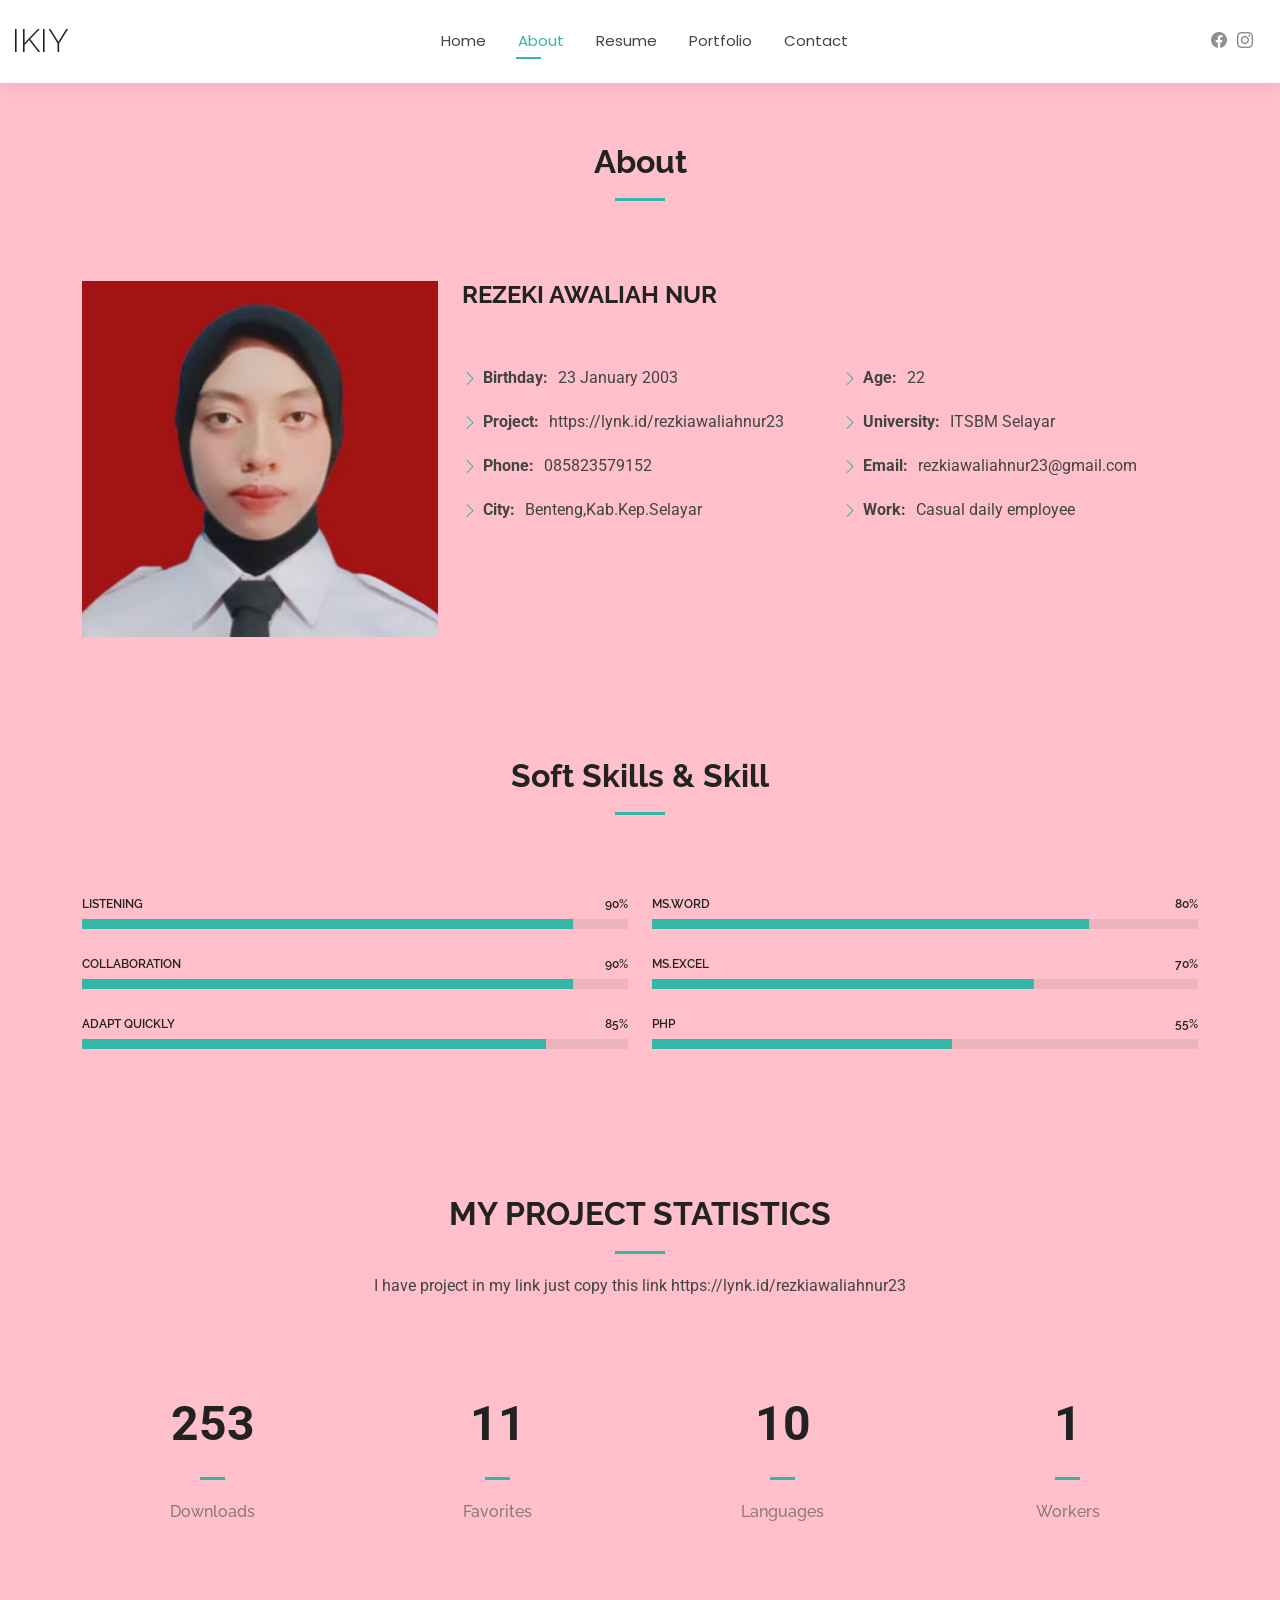
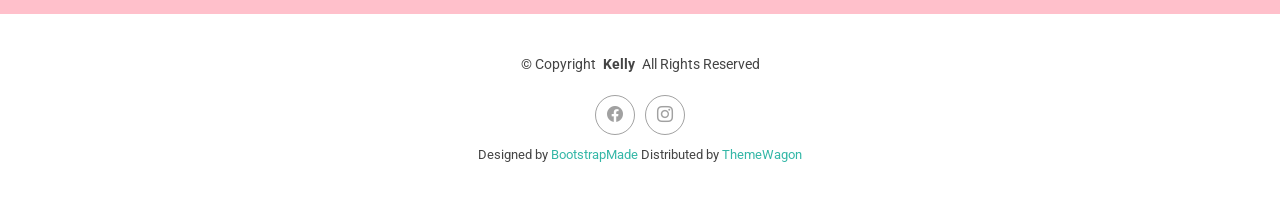
==== about.html @ 95a1c4f9 "Add files via upload" ====
<!DOCTYPE html>
<html lang="en">

<head>
  <meta charset="utf-8">
  <meta content="width=device-width, initial-scale=1.0" name="viewport">
  <title>About - Kelly Bootstrap Template</title>
  <meta name="description" content="">
  <meta name="keywords" content="">

  <!-- Favicons -->
  <link href="assets/img/favicon.png" rel="icon">
  <link href="assets/img/apple-touch-icon.png" rel="apple-touch-icon">

  <!-- Fonts -->
  <link href="https://fonts.googleapis.com" rel="preconnect">
  <link href="https://fonts.gstatic.com" rel="preconnect" crossorigin>
  <link href="https://fonts.googleapis.com/css2?family=Roboto:ital,wght@0,100;0,300;0,400;0,500;0,700;0,900;1,100;1,300;1,400;1,500;1,700;1,900&family=Poppins:ital,wght@0,100;0,200;0,300;0,400;0,500;0,600;0,700;0,800;0,900;1,100;1,200;1,300;1,400;1,500;1,600;1,700;1,800;1,900&family=Raleway:ital,wght@0,100;0,200;0,300;0,400;0,500;0,600;0,700;0,800;0,900;1,100;1,200;1,300;1,400;1,500;1,600;1,700;1,800;1,900&display=swap" rel="stylesheet">

  <!-- Vendor CSS Files -->
  <link href="assets/vendor/bootstrap/css/bootstrap.min.css" rel="stylesheet">
  <link href="assets/vendor/bootstrap-icons/bootstrap-icons.css" rel="stylesheet">
  <link href="assets/vendor/aos/aos.css" rel="stylesheet">
  <link href="assets/vendor/swiper/swiper-bundle.min.css" rel="stylesheet">
  <link href="assets/vendor/glightbox/css/glightbox.min.css" rel="stylesheet">

  <!-- Main CSS File -->
  <link href="assets/css/main.css" rel="stylesheet">

  <!-- =======================================================
  * Template Name: Kelly
  * Template URL: https://bootstrapmade.com/kelly-free-bootstrap-cv-resume-html-template/
  * Updated: Aug 07 2024 with Bootstrap v5.3.3
  * Author: BootstrapMade.com
  * License: https://bootstrapmade.com/license/
  ======================================================== -->
</head>

<body class="about-page">

  <header id="header" class="header d-flex align-items-center light-background sticky-top">
    <div class="container-fluid position-relative d-flex align-items-center justify-content-between">

      <a href="index.html" class="logo d-flex align-items-center me-auto me-xl-0">
        <!-- Uncomment the line below if you also wish to use an image logo -->
        <!-- <img src="assets/img/logo.png" alt=""> -->
        <h1 class="sitename">IKIY</h1>
      </a>

      <nav id="navmenu" class="navmenu">
        <ul>
          <li><a href="index.html">Home</a></li>
          <li><a href="about.html" class="active">About</a></li>
          <li><a href="resume.html">Resume</a></li>
          <li><a href="portfolio.html">Portfolio</a></li>
      
          </li>
          <li><a href="contact.html">Contact</a></li>
        </ul>
        <i class="mobile-nav-toggle d-xl-none bi bi-list"></i>
      </nav>

      <div class="header-social-links">
        <a href="https://web.facebook.com/rezki.an.79"><i class="bi bi-facebook"></i></a>
        <a href="https://www.instagram.com/rezkiawaliahnur23/"><i class="bi bi-instagram"></i></a>
      </div>

    </div>
  </header>

  <main class="main">

    <!-- About Section -->
    <section id="about" class="about section">

      <!-- Section Title -->
      <div class="container section-title" data-aos="fade-up">
        <h2>About</h2>
      </div><!-- End Section Title -->

      <div class="container" data-aos="fade-up" data-aos-delay="100">

        <div class="row gy-4 justify-content-center">
          <div class="col-lg-4">
            <img src="assets/img/IKIY2.jpg" class="img-fluid" alt="">
          </div>
          <div class="col-lg-8 content">
            <h2>REZEKI AWALIAH NUR</h2>
            <p class="fst-italic py-3">
            </p>
            <div class="row">
              <div class="col-lg-6">
                <ul>
                  <li><i class="bi bi-chevron-right"></i> <strong>Birthday:</strong> <span>23 January 2003</span></li>
                  <li><i class="bi bi-chevron-right"></i> <strong>Project:</strong> <span>https://lynk.id/rezkiawaliahnur23</span></li>
                  <li><i class="bi bi-chevron-right"></i> <strong>Phone:</strong> <span>085823579152</span></li>
                  <li><i class="bi bi-chevron-right"></i> <strong>City:</strong> <span>Benteng,Kab.Kep.Selayar</span></li>
                </ul>
              </div>
              <div class="col-lg-6">
                <ul>
                  <li><i class="bi bi-chevron-right"></i> <strong>Age:</strong> <span>22</span></li>
                  <li><i class="bi bi-chevron-right"></i> <strong>University:</strong> <span>ITSBM Selayar</span></li>
                  <li><i class="bi bi-chevron-right"></i> <strong>Email:</strong> <span>rezkiawaliahnur23@gmail.com</span></li>
                  <li><i class="bi bi-chevron-right"></i> <strong>Work:</strong> <span>Casual daily employee</span></li>
                </ul>
              </div>
            </div>
          </div>
        </div>

      </div>

    </section><!-- /About Section -->

    <!-- Skills Section -->
    <section id="skills" class="skills section">

      <!-- Section Title -->
      <div class="container section-title" data-aos="fade-up">
        <h2> Soft Skills & Skill </h2>
      </div><!-- End Section Title -->

      <div class="container" data-aos="fade-up" data-aos-delay="100">

        <div class="row skills-content skills-animation">

          <div class="col-lg-6">

            <div class="progress">
              <span class="skill"><span>LISTENING</span> <i class="val">90%</i></span>
              <div class="progress-bar-wrap">
                <div class="progress-bar" role="progressbar" aria-valuenow="90" aria-valuemin="0" aria-valuemax="100"></div>
              </div>
            </div><!-- End Skills Item -->

            <div class="progress">
              <span class="skill"><span>COLLABORATION</span> <i class="val">90%</i></span>
              <div class="progress-bar-wrap">
                <div class="progress-bar" role="progressbar" aria-valuenow="90" aria-valuemin="0" aria-valuemax="100"></div>
              </div>
            </div><!-- End Skills Item -->

            <div class="progress">
              <span class="skill"><span>ADAPT QUICKLY</span> <i class="val">85%</i></span>
              <div class="progress-bar-wrap">
                <div class="progress-bar" role="progressbar" aria-valuenow="85" aria-valuemin="0" aria-valuemax="100"></div>
              </div>
            </div><!-- End Skills Item -->

          </div>

          <div class="col-lg-6">

            <div class="progress">
              <span class="skill"><span>MS.WORD</span> <i class="val">80%</i></span>
              <div class="progress-bar-wrap">
                <div class="progress-bar" role="progressbar" aria-valuenow="80" aria-valuemin="0" aria-valuemax="100"></div>
              </div>
            </div><!-- End Skills Item -->

            <div class="progress">
              <span class="skill"><span>MS.EXCEL</span> <i class="val">70%</i></span>
              <div class="progress-bar-wrap">
                <div class="progress-bar" role="progressbar" aria-valuenow="70" aria-valuemin="0" aria-valuemax="100"></div>
              </div>
            </div><!-- End Skills Item -->

            <div class="progress">
              <span class="skill"><span>PHP</span> <i class="val">55%</i></span>
              <div class="progress-bar-wrap">
                <div class="progress-bar" role="progressbar" aria-valuenow="55" aria-valuemin="0" aria-valuemax="100"></div>
              </div>
            </div><!-- End Skills Item -->

          </div>

        </div>

      </div>

    </section><!-- /Skills Section -->

    <!-- Stats Section -->
    <section id="stats" class="stats section">

      <!-- Section Title -->
      <div class="container section-title" data-aos="fade-up">
        <h2>MY PROJECT STATISTICS</h2>
        <p>I have project in my link just copy this link https://lynk.id/rezkiawaliahnur23</p>
      </div><!-- End Section Title -->

      <div class="container" data-aos="fade-up" data-aos-delay="100">

        <div class="row gy-4">

          <div class="col-lg-3 col-md-6">
            <div class="stats-item text-center w-100 h-100">
              <span data-purecounter-start="0" data-purecounter-end="516" data-purecounter-duration="1" class="purecounter"></span>
              <p>Downloads</p>
            </div>
          </div><!-- End Stats Item -->

          <div class="col-lg-3 col-md-6">
            <div class="stats-item text-center w-100 h-100">
              <span data-purecounter-start="0" data-purecounter-end="22" data-purecounter-duration="1" class="purecounter"></span>
              <p>Favorites</p>
            </div>
          </div><!-- End Stats Item -->

          <div class="col-lg-3 col-md-6">
            <div class="stats-item text-center w-100 h-100">
              <span data-purecounter-start="0" data-purecounter-end="20" data-purecounter-duration="1" class="purecounter"></span>
              <p>Languages</p>
            </div>
          </div><!-- End Stats Item -->

          <div class="col-lg-3 col-md-6">
            <div class="stats-item text-center w-100 h-100">
              <span data-purecounter-start="0" data-purecounter-end="2" data-purecounter-duration="1" class="purecounter"></span>
              <p>Workers</p>
            </div>
          </div><!-- End Stats Item -->

        </div>
  </main>

  <footer id="footer" class="footer light-background">

    <div class="container">
      <div class="copyright text-center ">
        <p>© <span>Copyright</span> <strong class="px-1 sitename">Kelly</strong> <span>All Rights Reserved<br></span></p>
      </div>
      
      <div class="social-links d-flex justify-content-center">
        <a href="https://web.facebook.com/rezki.an.79"><i class="bi bi-facebook"></i></a>
        <a href="https://www.instagram.com/rezkiawaliahnur23/"><i class="bi bi-instagram"></i></a>
      </div>
      <div class="credits">
        <!-- All the links in the footer should remain intact. -->
        <!-- You can delete the links only if you've purchased the pro version. -->
        <!-- Licensing information: https://bootstrapmade.com/license/ -->
        <!-- Purchase the pro version with working PHP/AJAX contact form: [buy-url] -->
        Designed by <a href="https://bootstrapmade.com/">BootstrapMade</a> Distributed by <a href=“https://themewagon.com>ThemeWagon
      </div>
    </div>

  </footer>

  <!-- Scroll Top -->
  <a href="#" id="scroll-top" class="scroll-top d-flex align-items-center justify-content-center"><i class="bi bi-arrow-up-short"></i></a>

  <!-- Preloader -->
  <div id="preloader"></div>

  <!-- Vendor JS Files -->
  <script src="assets/vendor/bootstrap/js/bootstrap.bundle.min.js"></script>
  <script src="assets/vendor/php-email-form/validate.js"></script>
  <script src="assets/vendor/aos/aos.js"></script>
  <script src="assets/vendor/waypoints/noframework.waypoints.js"></script>
  <script src="assets/vendor/purecounter/purecounter_vanilla.js"></script>
  <script src="assets/vendor/swiper/swiper-bundle.min.js"></script>
  <script src="assets/vendor/glightbox/js/glightbox.min.js"></script>
  <script src="assets/vendor/imagesloaded/imagesloaded.pkgd.min.js"></script>
  <script src="assets/vendor/isotope-layout/isotope.pkgd.min.js"></script>

  <!-- Main JS File -->
  <script src="assets/js/main.js"></script>

</body>

</html>
---- assets/css/main.css ----
/**
* Template Name: Kelly
* Template URL: https://bootstrapmade.com/kelly-free-bootstrap-cv-resume-html-template/
* Updated: Aug 07 2024 with Bootstrap v5.3.3
* Author: BootstrapMade.com
* License: https://bootstrapmade.com/license/
*/

/*--------------------------------------------------------------
# Font & Color Variables
# Help: https://bootstrapmade.com/color-system/
--------------------------------------------------------------*/
/* Fonts */
:root {
  --default-font: "Roboto",  system-ui, -apple-system, "Segoe UI", Roboto, "Helvetica Neue", Arial, "Noto Sans", "Liberation Sans", sans-serif, "Apple Color Emoji", "Segoe UI Emoji", "Segoe UI Symbol", "Noto Color Emoji";
  --heading-font: "Raleway",  sans-serif;
  --nav-font: "Poppins",  sans-serif;
}

/* Global Colors - The following color variables are used throughout the website. Updating them here will change the color scheme of the entire website */
:root { 
  --background-color: #ffffff; /* Background color for the entire website, including individual sections */
  --default-color: #444444; /* Default color used for the majority of the text content across the entire website */
  --heading-color: #222222; /* Color for headings, subheadings and title throughout the website */
  --accent-color: #34b7a7; /* Accent color that represents your brand on the website. It's used for buttons, links, and other elements that need to stand out */
  --surface-color: #ffffff; /* The surface color is used as a background of boxed elements within sections, such as cards, icon boxes, or other elements that require a visual separation from the global background. */
  --contrast-color: #ffffff; /* Contrast color for text, ensuring readability against backgrounds of accent, heading, or default colors. */
}

/* Nav Menu Colors - The following color variables are used specifically for the navigation menu. They are separate from the global colors to allow for more customization options */
:root {
  --nav-color: #444444;  /* The default color of the main navmenu links */
  --nav-hover-color: #34b7a7; /* Applied to main navmenu links when they are hovered over or active */
  --nav-mobile-background-color: #ffffff; /* Used as the background color for mobile navigation menu */
  --nav-dropdown-background-color: #ffffff; /* Used as the background color for dropdown items that appear when hovering over primary navigation items */
  --nav-dropdown-color: #444444; /* Used for navigation links of the dropdown items in the navigation menu. */
  --nav-dropdown-hover-color: #34b7a7; /* Similar to --nav-hover-color, this color is applied to dropdown navigation links when they are hovered over. */
}

/* Color Presets - These classes override global colors when applied to any section or element, providing reuse of the sam color scheme. */

.light-background {
  --background-color:white;
  --surface-color: #ffffff;
}

.dark-background {
  --background-color: #060606;
  --default-color: #ffffff;
  --heading-color: #ffffff;
  --surface-color: #252525;
  --contrast-color: #ffffff;
}

/* Smooth scroll */
:root {
  scroll-behavior: smooth;
}

/*--------------------------------------------------------------
# General Styling & Shared Classes
--------------------------------------------------------------*/
body {
  color: var(--default-color);
  background-color: var(--background-color);
  font-family: var(--default-font);
}

a {
  color: var(--accent-color);
  text-decoration: none;
  transition: 0.3s;
}

a:hover {
  color: color-mix(in srgb, var(--accent-color), transparent 25%);
  text-decoration: none;
}

h1,
h2,
h3,
h4,
h5,
h6 {
  color: var(--heading-color);
  font-family: var(--heading-font);
}

/* PHP Email Form Messages
------------------------------*/
.php-email-form .error-message {
  display: none;
  background: #df1529;
  color: #ffffff;
  text-align: left;
  padding: 15px;
  margin-bottom: 24px;
  font-weight: 600;
}

.php-email-form .sent-message {
  display: none;
  color: #ffffff;
  background: #059652;
  text-align: center;
  padding: 15px;
  margin-bottom: 24px;
  font-weight: 600;
}

.php-email-form .loading {
  display: none;
  background: var(--surface-color);
  text-align: center;
  padding: 15px;
  margin-bottom: 24px;
}

.php-email-form .loading:before {
  content: "";
  display: inline-block;
  border-radius: 50%;
  width: 24px;
  height: 24px;
  margin: 0 10px -6px 0;
  border: 3px solid var(--accent-color);
  border-top-color: var(--surface-color);
  animation: php-email-form-loading 1s linear infinite;
}

@keyframes php-email-form-loading {
  0% {
    transform: rotate(0deg);
  }

  100% {
    transform: rotate(360deg);
  }
}

/*--------------------------------------------------------------
# Global Header
--------------------------------------------------------------*/
.header {
  color: var(--default-color);
  background-color: var(--background-color);
  padding: 15px 0;
  transition: all 0.5s;
  z-index: 997;
  box-shadow: 0px 0 18px rgba(0, 0, 0, 0.1);
}

.header .logo {
  line-height: 1;
}

.header .logo img {
  max-height: 36px;
  margin-right: 8px;
}

.header .logo h1 {
  font-size: 32px;
  margin: 0;
  font-weight: 300;
  text-transform: uppercase;
  color: var(--heading-color);
}

.header .header-social-links {
  padding-right: 15px;
}

.header .header-social-links a {
  color: color-mix(in srgb, var(--default-color), transparent 40%);
  padding-left: 6px;
  display: inline-block;
  transition: 0.3s;
  font-size: 16px;
}

.header .header-social-links a:hover {
  color: var(--accent-color);
}

.header .header-social-links a i {
  line-height: 0px;
}

@media (max-width: 1200px) {
  .header .logo {
    order: 1;
  }

  .header .header-social-links {
    order: 2;
  }

  .header .navmenu {
    order: 3;
  }
}

/*--------------------------------------------------------------
# Navigation Menu
--------------------------------------------------------------*/
/* Desktop Navigation */
@media (min-width: 1200px) {
  .navmenu {
    padding: 0;
  }

  .navmenu ul {
    margin: 0;
    padding: 0;
    display: flex;
    list-style: none;
    align-items: center;
  }

  .navmenu li {
    position: relative;
  }

  .navmenu>ul>li {
    white-space: nowrap;
    padding: 15px 14px;
  }

  .navmenu>ul>li:last-child {
    padding-right: 0;
  }

  .navmenu a,
  .navmenu a:focus {
    color: var(--nav-color);
    font-size: 15px;
    padding: 0 2px;
    font-family: var(--nav-font);
    font-weight: 400;
    display: flex;
    align-items: center;
    justify-content: space-between;
    white-space: nowrap;
    transition: 0.3s;
    position: relative;
  }

  .navmenu a i,
  .navmenu a:focus i {
    font-size: 12px;
    line-height: 0;
    margin-left: 5px;
    transition: 0.3s;
  }

  .navmenu>ul>li>a:before {
    content: "";
    position: absolute;
    height: 2px;
    bottom: -6px;
    left: 0;
    background-color: var(--nav-hover-color);
    visibility: hidden;
    width: 0px;
    transition: all 0.3s ease-in-out 0s;
  }

  .navmenu a:hover:before,
  .navmenu li:hover>a:before,
  .navmenu .active:before {
    visibility: visible;
    width: 25px;
  }

  .navmenu li:hover>a,
  .navmenu .active,
  .navmenu .active:focus {
    color: var(--nav-hover-color);
  }

  .navmenu .dropdown ul {
    margin: 0;
    padding: 10px 0;
    background: var(--nav-dropdown-background-color);
    display: block;
    position: absolute;
    visibility: hidden;
    left: 14px;
    top: 130%;
    opacity: 0;
    transition: 0.3s;
    border-radius: 4px;
    z-index: 99;
    box-shadow: 0px 0px 30px rgba(0, 0, 0, 0.1);
  }

  .navmenu .dropdown ul li {
    min-width: 200px;
  }

  .navmenu .dropdown ul a {
    padding: 10px 20px;
    font-size: 15px;
    text-transform: none;
    color: var(--nav-dropdown-color);
  }

  .navmenu .dropdown ul a i {
    font-size: 12px;
  }

  .navmenu .dropdown ul a:hover,
  .navmenu .dropdown ul .active:hover,
  .navmenu .dropdown ul li:hover>a {
    color: var(--nav-dropdown-hover-color);
  }

  .navmenu .dropdown:hover>ul {
    opacity: 1;
    top: 100%;
    visibility: visible;
  }

  .navmenu .dropdown .dropdown ul {
    top: 0;
    left: -90%;
    visibility: hidden;
  }

  .navmenu .dropdown .dropdown:hover>ul {
    opacity: 1;
    top: 0;
    left: -100%;
    visibility: visible;
  }
}

/* Mobile Navigation */
@media (max-width: 1199px) {
  .mobile-nav-toggle {
    color: var(--nav-color);
    font-size: 28px;
    line-height: 0;
    margin-right: 10px;
    cursor: pointer;
    transition: color 0.3s;
  }

  .navmenu {
    padding: 0;
    z-index: 9997;
  }

  .navmenu ul {
    display: none;
    list-style: none;
    position: absolute;
    inset: 60px 20px 20px 20px;
    padding: 10px 0;
    margin: 0;
    border-radius: 6px;
    background-color: var(--nav-mobile-background-color);
    border: 1px solid color-mix(in srgb, var(--default-color), transparent 90%);
    box-shadow: none;
    overflow-y: auto;
    transition: 0.3s;
    z-index: 9998;
  }

  .navmenu a,
  .navmenu a:focus {
    color: var(--nav-dropdown-color);
    padding: 10px 20px;
    font-family: var(--nav-font);
    font-size: 17px;
    font-weight: 500;
    display: flex;
    align-items: center;
    justify-content: space-between;
    white-space: nowrap;
    transition: 0.3s;
  }

  .navmenu a i,
  .navmenu a:focus i {
    font-size: 12px;
    line-height: 0;
    margin-left: 5px;
    width: 30px;
    height: 30px;
    display: flex;
    align-items: center;
    justify-content: center;
    border-radius: 50%;
    transition: 0.3s;
    background-color: color-mix(in srgb, var(--accent-color), transparent 90%);
  }

  .navmenu a i:hover,
  .navmenu a:focus i:hover {
    background-color: var(--accent-color);
    color: var(--contrast-color);
  }

  .navmenu a:hover,
  .navmenu .active,
  .navmenu .active:focus {
    color: var(--nav-dropdown-hover-color);
  }

  .navmenu .active i,
  .navmenu .active:focus i {
    background-color: var(--accent-color);
    color: var(--contrast-color);
    transform: rotate(180deg);
  }

  .navmenu .dropdown ul {
    position: static;
    display: none;
    z-index: 99;
    padding: 10px 0;
    margin: 10px 20px;
    background-color: var(--nav-dropdown-background-color);
    transition: all 0.5s ease-in-out;
  }

  .navmenu .dropdown ul ul {
    background-color: rgba(33, 37, 41, 0.1);
  }

  .navmenu .dropdown>.dropdown-active {
    display: block;
    background-color: rgba(33, 37, 41, 0.03);
  }

  .mobile-nav-active {
    overflow: hidden;
  }

  .mobile-nav-active .mobile-nav-toggle {
    color: #fff;
    position: absolute;
    font-size: 32px;
    top: 15px;
    right: 15px;
    margin-right: 0;
    z-index: 9999;
  }

  .mobile-nav-active .navmenu {
    position: fixed;
    overflow: hidden;
    inset: 0;
    background: rgba(33, 37, 41, 0.8);
    transition: 0.3s;
  }

  .mobile-nav-active .navmenu>ul {
    display: block;
  }
}

/*--------------------------------------------------------------
# Global Footer
--------------------------------------------------------------*/
.footer {
  color: var(--default-color);
  background-color: var(--background-color);
  font-size: 14px;
  padding: 40px 0;
  position: relative;
}

.footer .copyright p {
  margin-bottom: 0;
}

.footer .social-links {
  margin-top: 20px;
}

.footer .social-links a {
  display: flex;
  align-items: center;
  justify-content: center;
  width: 40px;
  height: 40px;
  border-radius: 50%;
  border: 1px solid color-mix(in srgb, var(--default-color), transparent 50%);
  font-size: 16px;
  color: color-mix(in srgb, var(--default-color), transparent 50%);
  margin: 0 5px;
  transition: 0.3s;
}

.footer .social-links a:hover {
  color: var(--accent-color);
  border-color: var(--accent-color);
}

.footer .credits {
  margin-top: 10px;
  font-size: 13px;
  text-align: center;
}

/*--------------------------------------------------------------
# Preloader
--------------------------------------------------------------*/
#preloader {
  position: fixed;
  inset: 0;
  z-index: 9999;
  overflow: hidden;
  background-color: var(--background-color);
  transition: all 0.6s ease-out;
  width: 100%;
  height: 100vh;
}

#preloader:before,
#preloader:after {
  content: "";
  position: absolute;
  border: 4px solid var(--accent-color);
  border-radius: 50%;
  animation: animate-preloader 2s cubic-bezier(0, 0.2, 0.8, 1) infinite;
}

#preloader:after {
  animation-delay: -0.5s;
}

@keyframes animate-preloader {
  0% {
    width: 10px;
    height: 10px;
    top: calc(50% - 5px);
    left: calc(50% - 5px);
    opacity: 1;
  }

  100% {
    width: 72px;
    height: 72px;
    top: calc(50% - 36px);
    left: calc(50% - 36px);
    opacity: 0;
  }
}

/*--------------------------------------------------------------
# Scroll Top Button
--------------------------------------------------------------*/
.scroll-top {
  position: fixed;
  visibility: hidden;
  opacity: 0;
  right: 15px;
  bottom: -15px;
  z-index: 99999;
  background-color: var(--accent-color);
  width: 44px;
  height: 44px;
  border-radius: 50px;
  transition: all 0.4s;
}

.scroll-top i {
  font-size: 24px;
  color: var(--contrast-color);
  line-height: 0;
}

.scroll-top:hover {
  background-color: color-mix(in srgb, var(--accent-color), transparent 20%);
  color: var(--contrast-color);
}

.scroll-top.active {
  visibility: visible;
  opacity: 1;
  bottom: 15px;
}

/*--------------------------------------------------------------
# Disable aos animation delay on mobile devices
--------------------------------------------------------------*/
@media screen and (max-width: 768px) {
  [data-aos-delay] {
    transition-delay: 0 !important;
  }
}

/*--------------------------------------------------------------
# Global Page Titles & Breadcrumbs
--------------------------------------------------------------*/
.page-title {
  color: var(--default-color);
  background-color: var(--background-color);
  padding: 25px 0;
  position: relative;
  border-bottom: 1px solid color-mix(in srgb, var(--default-color), transparent 85%);
}

.page-title h1 {
  font-size: 24px;
  font-weight: 400;
}

.page-title .breadcrumbs ol {
  display: flex;
  flex-wrap: wrap;
  list-style: none;
  padding: 0;
  margin: 0;
  font-size: 14px;
  font-weight: 400;
}

.page-title .breadcrumbs ol li+li {
  padding-left: 10px;
}

.page-title .breadcrumbs ol li+li::before {
  content: "/";
  display: inline-block;
  padding-right: 10px;
  color: color-mix(in srgb, var(--default-color), transparent 70%);
}

/*--------------------------------------------------------------
# Global Sections
--------------------------------------------------------------*/
section,
.section {
  color: var(--default-color);
  background-color: pink;
  padding: 60px 0;
  scroll-margin-top: 100px;
  overflow: clip;
}

@media (max-width: 1199px) {

  section,
  .section {
    scroll-margin-top: 66px;
  }
}

/*--------------------------------------------------------------
# Global Section Titles
--------------------------------------------------------------*/
.section-title {
  text-align: center;
  padding-bottom: 60px;
  position: relative;
}

.section-title h2 {
  font-size: 32px;
  font-weight: 700;
  margin-bottom: 20px;
  padding-bottom: 20px;
  position: relative;
}

.section-title h2:after {
  content: "";
  position: absolute;
  display: block;
  width: 50px;
  height: 3px;
  background: var(--accent-color);
  left: 0;
  right: 0;
  bottom: 0;
  margin: auto;
}

.section-title p {
  margin-bottom: 0;
}

/*--------------------------------------------------------------
# Hero Section
--------------------------------------------------------------*/
.hero {
  width: 100%;
  min-height: calc(100vh - 82px);
  position: relative;
  padding: 80px 0;
  display: flex;
  align-items: center;
  justify-content: center;
}

@media (max-width: 1200px) {
  .hero {
    min-height: calc(100vh - 68px);
  }
}

.hero img {
  position: absolute;
  inset: 0;
  display: block;
  width: 100%;
  height: 100%;
  object-fit: cover;
  z-index: 1;
}

.hero .container {
  position: relative;
  z-index: 3;
}

.hero h2 {
  margin: 0;
  font-size: 48px;
  font-weight: 700;
}

.hero p {
  margin: 10px 0 0 0;
  font-size: 24px;
  color: var(--heading-color);
}

.hero .btn-get-started {
  color: var(--contrast-color);
  background: var(--accent-color);
  font-family: var(--heading-font);
  text-transform: uppercase;
  font-weight: 600;
  font-size: 12px;
  letter-spacing: 1px;
  display: inline-block;
  padding: 12px 40px;
  border-radius: 50px;
  transition: 0.5s;
  margin-top: 30px;
}

.hero .btn-get-started:hover {
  background: color-mix(in srgb, var(--accent-color) 90%, white 20%);
}

@media (max-width: 768px) {
  .hero h2 {
    font-size: 32px;
  }

  .hero p {
    font-size: 18px;
  }
}

/*--------------------------------------------------------------
# About Section
--------------------------------------------------------------*/
.about .content h2 {
  font-weight: 700;
  font-size: 24px;
}

.about .content ul {
  list-style: none;
  padding: 0;
}

.about .content ul li {
  margin-bottom: 20px;
  display: flex;
  align-items: center;
}

.about .content ul strong {
  margin-right: 10px;
}

.about .content ul i {
  font-size: 16px;
  margin-right: 5px;
  color: var(--accent-color);
  line-height: 0;
}

/*--------------------------------------------------------------
# Skills Section
--------------------------------------------------------------*/
.skills .progress {
  height: 60px;
  display: block;
  background: none;
  border-radius: 0;
}

.skills .progress .skill {
  color: var(--heading-color);
  padding: 0;
  margin: 0 0 6px 0;
  text-transform: uppercase;
  display: block;
  font-weight: 600;
  font-family: var(--heading-font);
}

.skills .progress .skill .val {
  float: right;
  font-style: normal;
}

.skills .progress-bar-wrap {
  background: color-mix(in srgb, var(--default-color), transparent 90%);
  height: 10px;
}

.skills .progress-bar {
  width: 1px;
  height: 10px;
  transition: 0.9s;
  background-color: var(--accent-color);
}

/*--------------------------------------------------------------
# Stats Section
--------------------------------------------------------------*/
.stats .stats-item {
  padding: 30px;
  width: 100%;
}

.stats .stats-item span {
  color: var(--heading-color);
  font-size: 48px;
  display: block;
  font-weight: 700;
  margin-bottom: 20px;
  padding-bottom: 20px;
  position: relative;
}

.stats .stats-item span:after {
  content: "";
  position: absolute;
  display: block;
  width: 25px;
  height: 3px;
  background: var(--accent-color);
  left: 0;
  right: 0;
  bottom: 0;
  margin: auto;
}

.stats .stats-item p {
  color: color-mix(in srgb, var(--default-color), transparent 40%);
  padding: 0;
  margin: 0;
  font-family: var(--heading-font);
  font-weight: 500;
}

/*--------------------------------------------------------------
# Testimonials Section
--------------------------------------------------------------*/
.testimonials .section-header {
  margin-bottom: 40px;
}

.testimonials .testimonials-carousel,
.testimonials .testimonials-slider {
  overflow: hidden;
}

.testimonials .testimonial-item {
  text-align: center;
}

.testimonials .testimonial-item .testimonial-img {
  width: 120px;
  border-radius: 50%;
  border: 4px solid var(--background-color);
  margin: 0 auto;
}

.testimonials .testimonial-item h3 {
  font-size: 20px;
  font-weight: bold;
  margin: 10px 0 5px 0;
}

.testimonials .testimonial-item h4 {
  font-size: 14px;
  color: color-mix(in srgb, var(--default-color), transparent 40%);
  margin: 0 0 15px 0;
}

.testimonials .testimonial-item .stars {
  margin-bottom: 15px;
}

.testimonials .testimonial-item .stars i {
  color: #ffc107;
  margin: 0 1px;
}

.testimonials .testimonial-item .quote-icon-left,
.testimonials .testimonial-item .quote-icon-right {
  color: color-mix(in srgb, var(--accent-color), transparent 50%);
  font-size: 26px;
  line-height: 0;
}

.testimonials .testimonial-item .quote-icon-left {
  display: inline-block;
  left: -5px;
  position: relative;
}

.testimonials .testimonial-item .quote-icon-right {
  display: inline-block;
  right: -5px;
  position: relative;
  top: 10px;
  transform: scale(-1, -1);
}

.testimonials .testimonial-item p {
  font-style: italic;
  margin: 0 auto 15px auto;
}

.testimonials .swiper-wrapper {
  height: auto;
}

.testimonials .swiper-pagination {
  margin-top: 20px;
  position: relative;
}

.testimonials .swiper-pagination .swiper-pagination-bullet {
  width: 12px;
  height: 12px;
  opacity: 1;
  background-color: color-mix(in srgb, var(--default-color), transparent 85%);
}

.testimonials .swiper-pagination .swiper-pagination-bullet-active {
  background-color: var(--accent-color);
}

@media (min-width: 992px) {
  .testimonials .testimonial-item p {
    width: 80%;
  }
}

/*--------------------------------------------------------------
# Resume Section
--------------------------------------------------------------*/
.resume .resume-title {
  color: var(--heading-color);
  font-size: 26px;
  font-weight: 700;
  margin-top: 20px;
  margin-bottom: 20px;
}

.resume .resume-item {
  padding: 0 0 20px 20px;
  margin-top: -2px;
  border-left: 2px solid var(--accent-color);
  position: relative;
}

.resume .resume-item h4 {
  line-height: 18px;
  font-size: 18px;
  font-weight: 600;
  text-transform: uppercase;
  color: color-mix(in srgb, var(--default-color), transparent 20%);
  margin-bottom: 10px;
}

.resume .resume-item h5 {
  font-size: 16px;
  padding: 5px 15px;
  display: inline-block;
  font-weight: 600;
  margin-bottom: 10px;
}

.resume .resume-item ul {
  padding-left: 20px;
}

.resume .resume-item ul li {
  padding-bottom: 10px;
}

.resume .resume-item:last-child {
  padding-bottom: 0;
}

.resume .resume-item::before {
  content: "";
  position: absolute;
  width: 16px;
  height: 16px;
  border-radius: 50px;
  left: -9px;
  top: 0;
  background: var(--background-color);
  border: 2px solid var(--accent-color);
}

/*--------------------------------------------------------------
# Services Section
--------------------------------------------------------------*/
.services .service-item {
  background-color: var(--surface-color);
  box-shadow: 0px 5px 90px 0px rgba(0, 0, 0, 0.1);
  height: 100%;
  padding: 60px 30px;
  text-align: center;
  transition: 0.3s;
  border-radius: 5px;
}

.services .service-item .icon {
  margin: 0 auto;
  width: 100px;
  height: 100px;
  display: flex;
  align-items: center;
  justify-content: center;
  transition: ease-in-out 0.3s;
  position: relative;
}

.services .service-item .icon i {
  font-size: 36px;
  transition: 0.5s;
  position: relative;
}

.services .service-item .icon svg {
  position: absolute;
  top: 0;
  left: 0;
}

.services .service-item .icon svg path {
  transition: 0.5s;
  fill: color-mix(in srgb, var(--default-color), transparent 95%);
}

.services .service-item h3 {
  font-weight: 700;
  margin: 10px 0 15px 0;
  font-size: 22px;
}

.services .service-item p {
  line-height: 24px;
  font-size: 14px;
  margin-bottom: 0;
}

.services .service-item:hover {
  box-shadow: 0px 5px 35px 0px rgba(0, 0, 0, 0.1);
}

.services .service-item.item-cyan i {
  color: #0dcaf0;
}

.services .service-item.item-cyan:hover .icon i {
  color: #fff;
}

.services .service-item.item-cyan:hover .icon path {
  fill: #0dcaf0;
}

.services .service-item.item-orange i {
  color: #fd7e14;
}

.services .service-item.item-orange:hover .icon i {
  color: #fff;
}

.services .service-item.item-orange:hover .icon path {
  fill: #fd7e14;
}

.services .service-item.item-teal i {
  color: #20c997;
}

.services .service-item.item-teal:hover .icon i {
  color: #fff;
}

.services .service-item.item-teal:hover .icon path {
  fill: #20c997;
}

.services .service-item.item-red i {
  color: #df1529;
}

.services .service-item.item-red:hover .icon i {
  color: #fff;
}

.services .service-item.item-red:hover .icon path {
  fill: #df1529;
}

.services .service-item.item-indigo i {
  color: #6610f2;
}

.services .service-item.item-indigo:hover .icon i {
  color: #fff;
}

.services .service-item.item-indigo:hover .icon path {
  fill: #6610f2;
}

.services .service-item.item-pink i {
  color: #f3268c;
}

.services .service-item.item-pink:hover .icon i {
  color: #fff;
}

.services .service-item.item-pink:hover .icon path {
  fill: #f3268c;
}

/*--------------------------------------------------------------
# Portfolio Section
--------------------------------------------------------------*/
.portfolio .portfolio-filters {
  padding: 0;
  margin: 0 auto 20px auto;
  list-style: none;
  text-align: center;
}

.portfolio .portfolio-filters li {
  cursor: pointer;
  display: inline-block;
  padding: 8px 20px 10px 20px;
  margin: 0;
  font-size: 15px;
  font-weight: 500;
  line-height: 1;
  margin-bottom: 5px;
  border-radius: 50px;
  transition: all 0.3s ease-in-out;
  font-family: var(--heading-font);
}

.portfolio .portfolio-filters li:hover,
.portfolio .portfolio-filters li.filter-active {
  color: var(--contrast-color);
  background-color: var(--accent-color);
}

.portfolio .portfolio-filters li:first-child {
  margin-left: 0;
}

.portfolio .portfolio-filters li:last-child {
  margin-right: 0;
}

@media (max-width: 575px) {
  .portfolio .portfolio-filters li {
    font-size: 14px;
    margin: 0 0 10px 0;
  }
}

.portfolio .portfolio-item {
  position: relative;
  overflow: hidden;
}

.portfolio .portfolio-item .portfolio-info {
  opacity: 0;
  position: absolute;
  left: 12px;
  right: 12px;
  bottom: -100%;
  z-index: 3;
  transition: all ease-in-out 0.5s;
  background: color-mix(in srgb, var(--surface-color), transparent 10%);
  padding: 15px;
}

.portfolio .portfolio-item .portfolio-info h4 {
  font-size: 18px;
  font-weight: 600;
  padding-right: 50px;
}

.portfolio .portfolio-item .portfolio-info p {
  color: color-mix(in srgb, var(--default-color), transparent 30%);
  font-size: 14px;
  margin-bottom: 0;
  padding-right: 50px;
}

.portfolio .portfolio-item .portfolio-info .preview-link,
.portfolio .portfolio-item .portfolio-info .details-link {
  position: absolute;
  right: 50px;
  font-size: 24px;
  top: calc(50% - 14px);
  color: color-mix(in srgb, var(--default-color), transparent 30%);
  transition: 0.3s;
  line-height: 0;
}

.portfolio .portfolio-item .portfolio-info .preview-link:hover,
.portfolio .portfolio-item .portfolio-info .details-link:hover {
  color: var(--accent-color);
}

.portfolio .portfolio-item .portfolio-info .details-link {
  right: 14px;
  font-size: 28px;
}

.portfolio .portfolio-item:hover .portfolio-info {
  opacity: 1;
  bottom: 0;
}

/*--------------------------------------------------------------
# Portfolio Details Section
--------------------------------------------------------------*/
.portfolio-details .portfolio-details-slider img {
  width: 100%;
}

.portfolio-details .portfolio-details-slider .swiper-pagination {
  margin-top: 20px;
  position: relative;
}

.portfolio-details .portfolio-details-slider .swiper-pagination .swiper-pagination-bullet {
  width: 12px;
  height: 12px;
  background-color: color-mix(in srgb, var(--default-color), transparent 85%);
  opacity: 1;
}

.portfolio-details .portfolio-details-slider .swiper-pagination .swiper-pagination-bullet-active {
  background-color: var(--accent-color);
}

.portfolio-details .portfolio-info {
  background-color: var(--surface-color);
  padding: 30px;
  box-shadow: 0px 0 30px rgba(0, 0, 0, 0.1);
}

.portfolio-details .portfolio-info h3 {
  font-size: 22px;
  font-weight: 700;
  margin-bottom: 20px;
  padding-bottom: 20px;
  border-bottom: 1px solid color-mix(in srgb, var(--default-color), transparent 85%);
}

.portfolio-details .portfolio-info ul {
  list-style: none;
  padding: 0;
  font-size: 15px;
}

.portfolio-details .portfolio-info ul li+li {
  margin-top: 10px;
}

.portfolio-details .portfolio-description {
  padding-top: 30px;
}

.portfolio-details .portfolio-description h2 {
  font-size: 26px;
  font-weight: 700;
  margin-bottom: 20px;
}

.portfolio-details .portfolio-description p {
  padding: 0;
  color: color-mix(in srgb, var(--default-color), transparent 30%);
}

/*--------------------------------------------------------------
# Contact Section
--------------------------------------------------------------*/
.contact .info-wrap {
  background-color: var(--surface-color);
  box-shadow: 0px 0px 20px rgba(0, 0, 0, 0.1);
  padding: 30px;
}

@media (max-width: 575px) {
  .contact .info-wrap {
    padding: 20px;
  }
}

.contact .info-item {
  margin-bottom: 40px;
}

.contact .info-item i {
  font-size: 20px;
  color: var(--accent-color);
  background: color-mix(in srgb, var(--accent-color), transparent 92%);
  width: 44px;
  height: 44px;
  display: flex;
  justify-content: center;
  align-items: center;
  border-radius: 50px;
  transition: all 0.3s ease-in-out;
  margin-right: 15px;
}

.contact .info-item h3 {
  padding: 0;
  font-size: 18px;
  font-weight: 700;
  margin-bottom: 5px;
}

.contact .info-item p {
  padding: 0;
  margin-bottom: 0;
  font-size: 14px;
}

.contact .info-item:hover i {
  background: var(--accent-color);
  color: var(--contrast-color);
}

.contact .php-email-form {
  background-color: var(--surface-color);
  height: 100%;
  padding: 30px;
  box-shadow: 0px 0px 20px rgba(0, 0, 0, 0.1);
}

@media (max-width: 575px) {
  .contact .php-email-form {
    padding: 20px;
  }
}

.contact .php-email-form input[type=text],
.contact .php-email-form input[type=email],
.contact .php-email-form textarea {
  font-size: 14px;
  padding: 10px 15px;
  box-shadow: none;
  border-radius: 0;
  color: var(--default-color);
  background-color: var(--surface-color);
  border-color: color-mix(in srgb, var(--default-color), transparent 80%);
}

.contact .php-email-form input[type=text]:focus,
.contact .php-email-form input[type=email]:focus,
.contact .php-email-form textarea:focus {
  border-color: var(--accent-color);
}

.contact .php-email-form input[type=text]::placeholder,
.contact .php-email-form input[type=email]::placeholder,
.contact .php-email-form textarea::placeholder {
  color: color-mix(in srgb, var(--default-color), transparent 70%);
}

.contact .php-email-form button[type=submit] {
  color: var(--contrast-color);
  background: var(--accent-color);
  border: 0;
  padding: 10px 30px;
  transition: 0.4s;
  border-radius: 50px;
}

.contact .php-email-form button[type=submit]:hover {
  background: color-mix(in srgb, var(--accent-color), transparent 25%);
}

/*--------------------------------------------------------------
# Starter Section Section
--------------------------------------------------------------*/
.starter-section {
  /* Add your styles here */
}
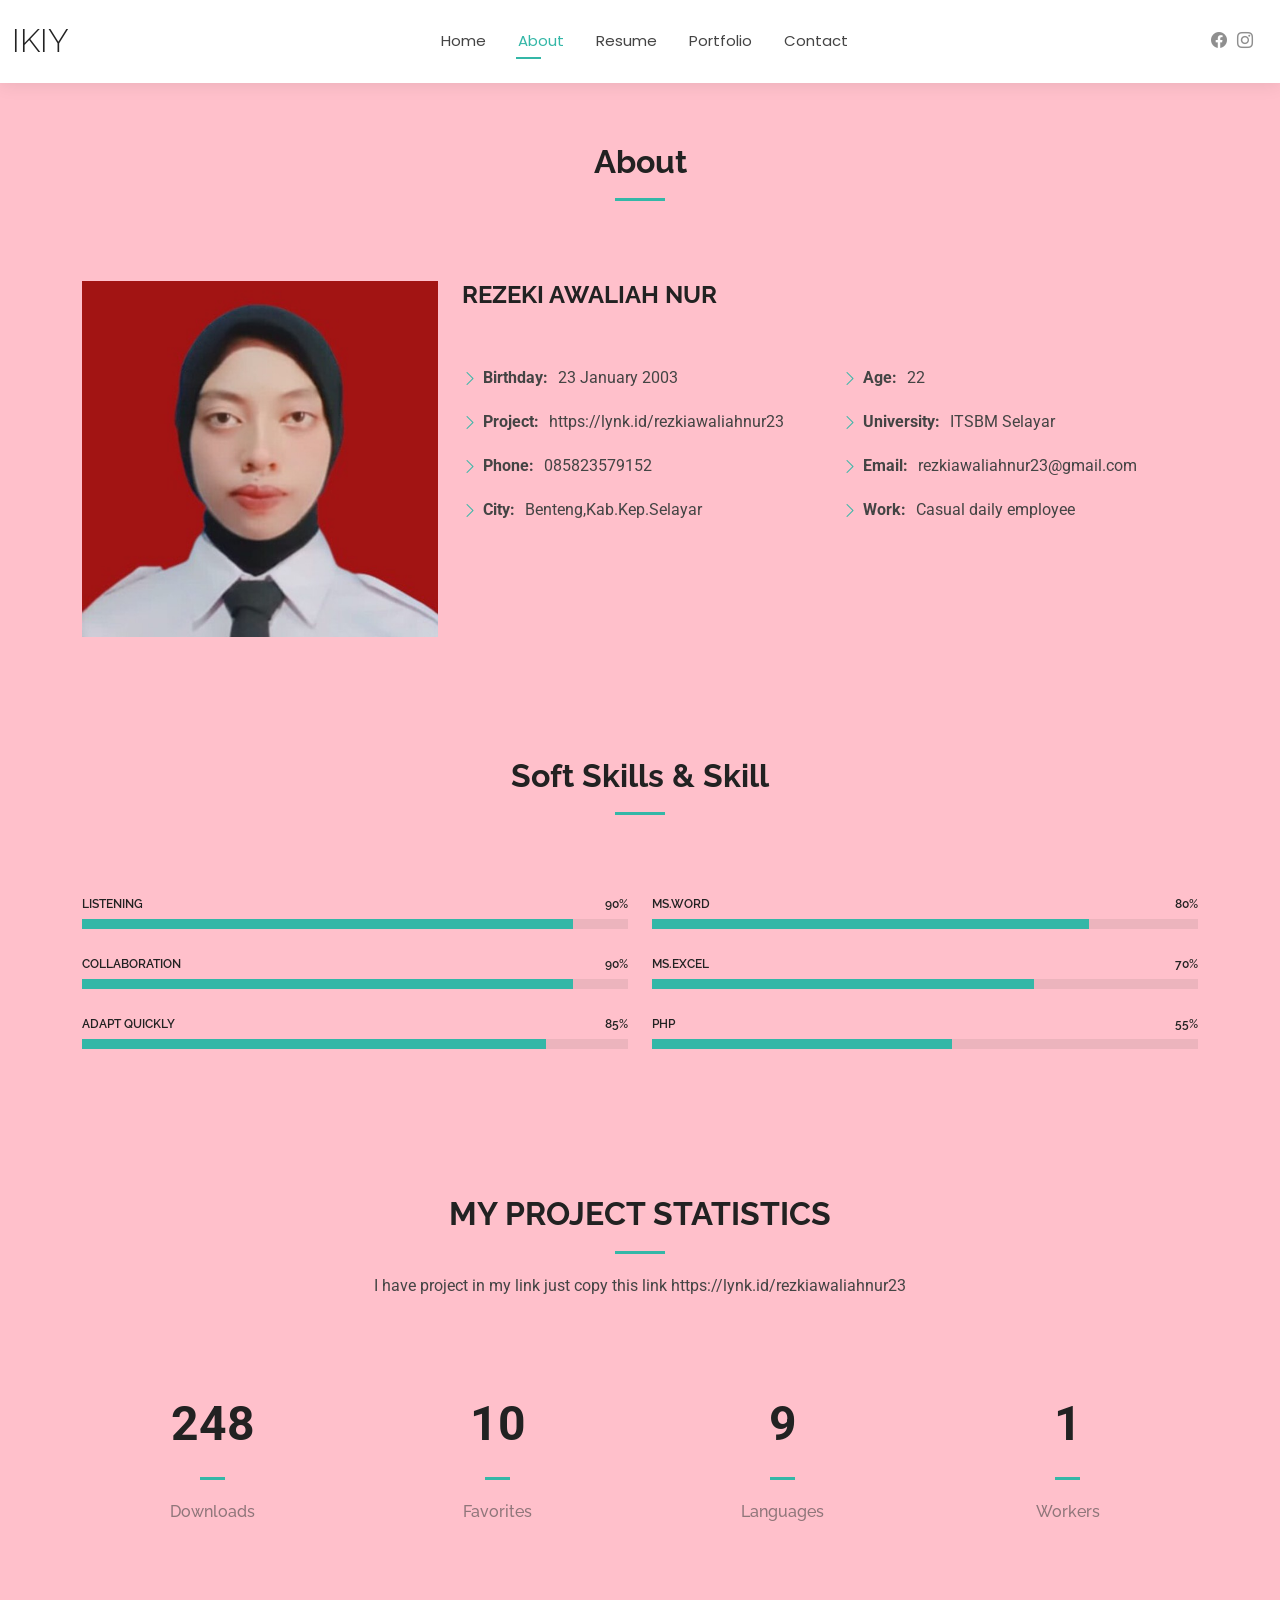
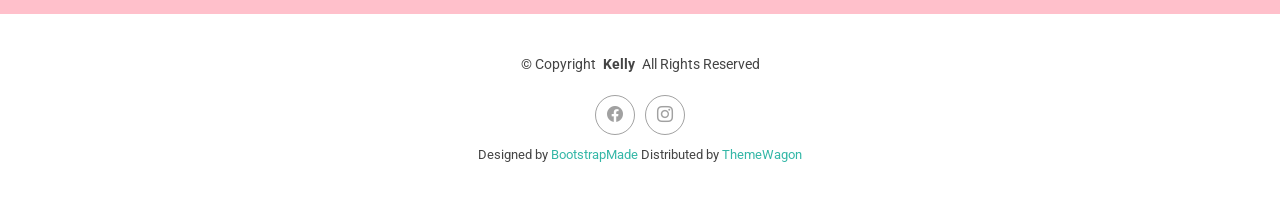
==== commit eaef730e: "Change title and description in about.html Updated the title and description meta tag for the about " ====
--- a/about.html
+++ b/about.html
@@ -4,8 +4,8 @@
 <head>
   <meta charset="utf-8">
   <meta content="width=device-width, initial-scale=1.0" name="viewport">
-  <title>About - Kelly Bootstrap Template</title>
-  <meta name="description" content="">
+  <title>Portfolio Rezeki Awaliah Nur</title>
+  <meta name="description" content="Portfolio Pribadi Rezeki Awaliah Nur Berbasis Web">
   <meta name="keywords" content="">
 
   <!-- Favicons -->
@@ -269,4 +269,4 @@
 
 </body>
 
-</html>+</html>
